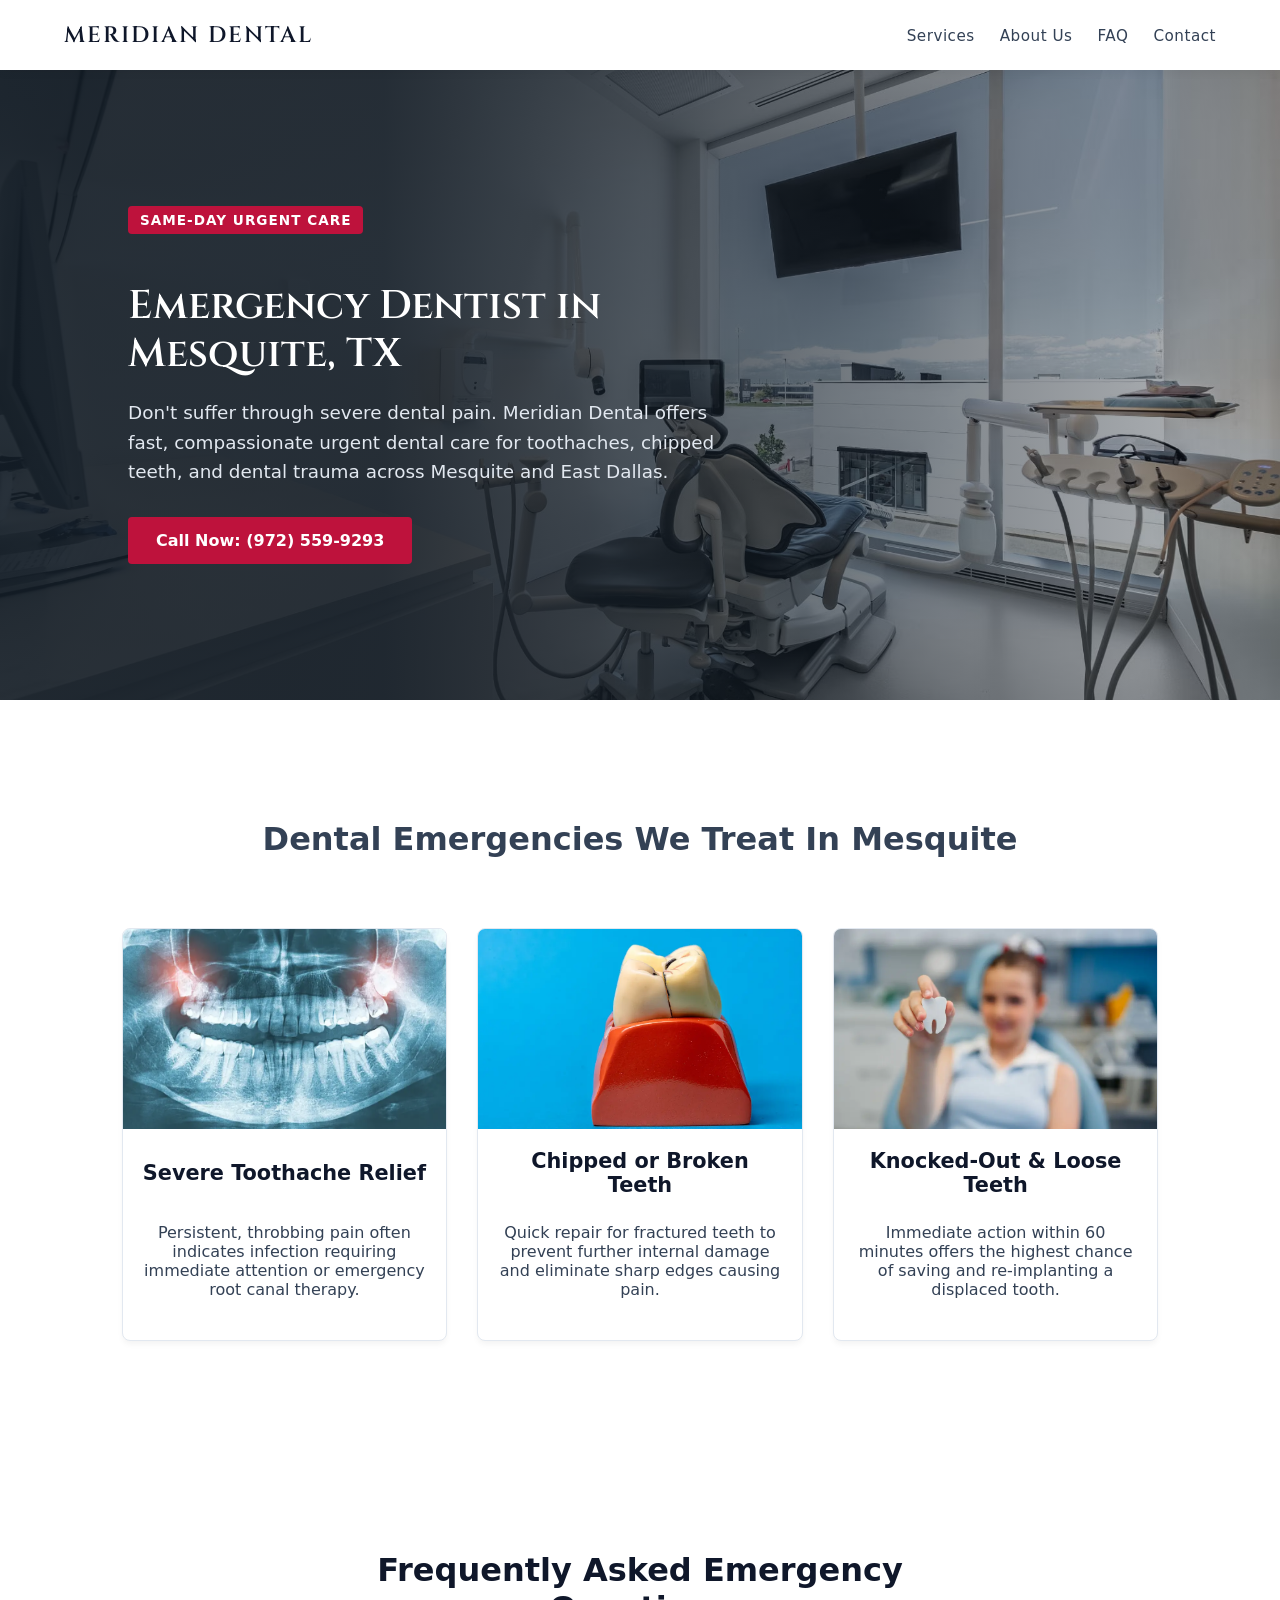
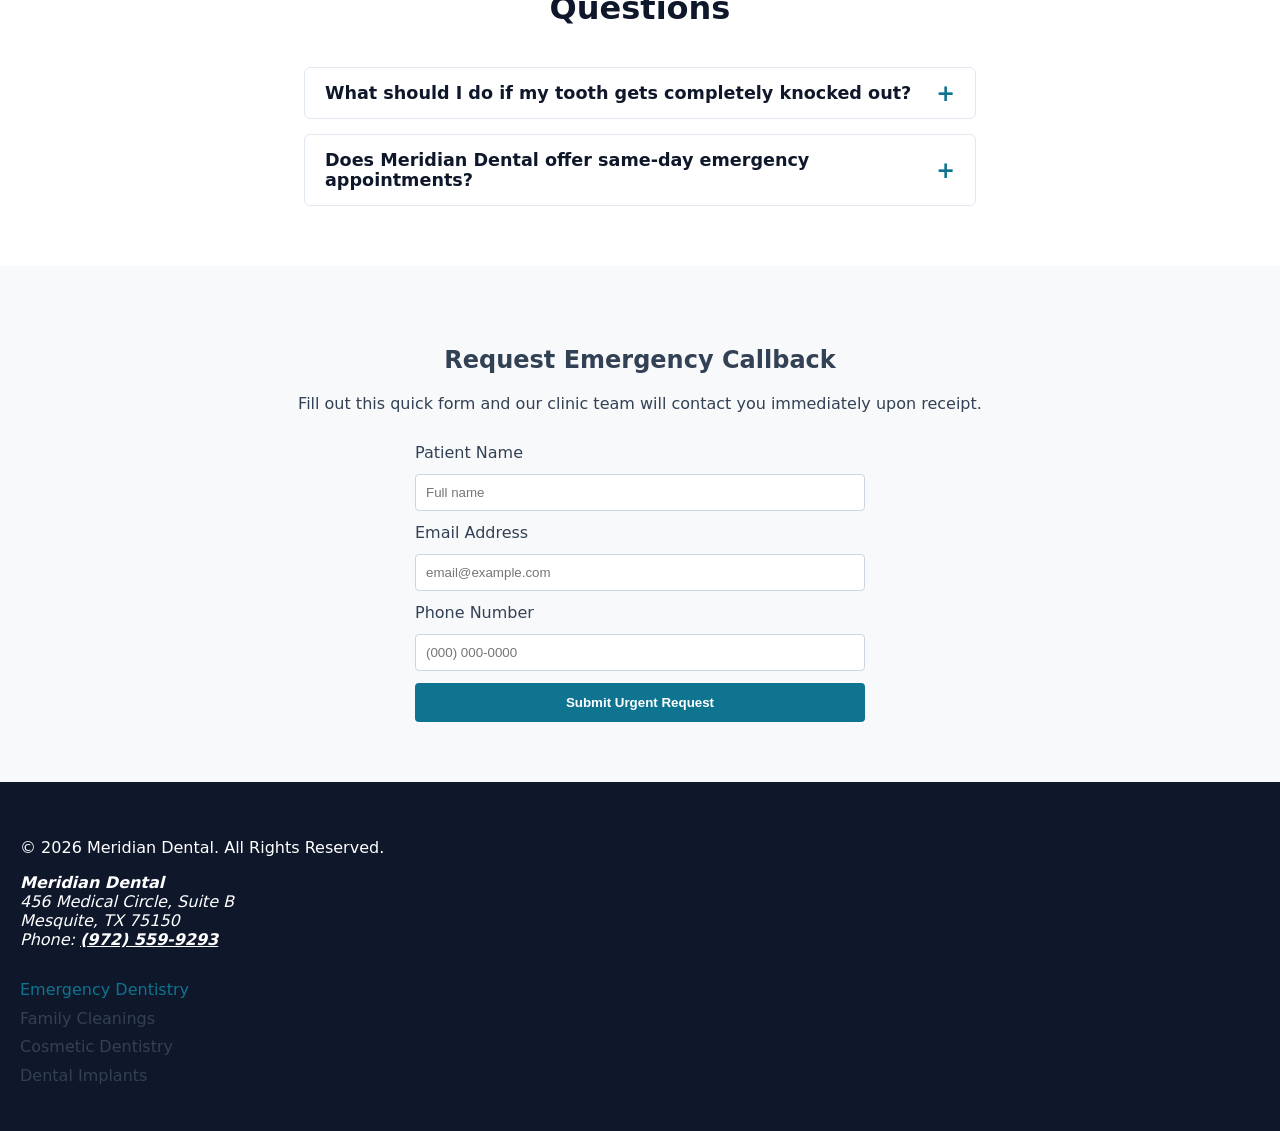
==== services/emergency-dentistry.html @ 88204cd2 "added new service page for emergency dental work" ====
<!doctype html>
<html lang="en">
  <head>
    <!-- Google tag (gtag.js) -->
    <script
      async
      src="https://www.googletagmanager.com/gtag/js?id=G-T0NXB626LD"
    ></script>
    <script>
      window.dataLayer = window.dataLayer || [];
      function gtag() {
        dataLayer.push(arguments);
      }
      gtag("js", new Date());
      gtag("config", "G-T0NXB626LD");
    </script>
    <meta charset="UTF-8" />
    <meta name="viewport" content="width=device-width, initial-scale=1.0" />

    <!-- Primary Meta Tags -->
    <title>
      Emergency Dentist in Mesquite, TX | Same-Day Care | Meridian Dental
    </title>
    <meta
      name="title"
      content="Emergency Dentist in Mesquite, TX | Same-Day Care | Meridian Dental"
    />
    <meta
      name="description"
      content="In severe pain? Meridian Dental provides fast, same-day emergency dentistry in Mesquite, TX. Walk-ins & urgent calls welcome. Call (972) 559-9293 today!"
    />
    <link
      rel="canonical"
      href="https://meridiandentalmesquite.com/services/emergency-dentistry.html"
    />

    <!-- JSON-LD Schema (MedicalWebPage + FAQPage) -->
    <script type="application/ld+json">
      {
        "@context": "https://schema.org",
        "@graph": [
          {
            "@type": "MedicalWebPage",
            "@id": "https://meridiandentalmesquite.com/services/emergency-dentistry.html/#webpage",
            "url": "https://meridiandentalmesquite.com/services/emergency-dentistry.html",
            "name": "Emergency Dentist in Mesquite, TX | Same-Day Dental Care",
            "description": "Facing a dental emergency in Mesquite, TX? Meridian Dental provides same-day emergency dental care for severe toothaches, broken teeth, and lost crowns.",
            "about": [
              {
                "@type": "EmergencyService",
                "name": "Emergency Dental Care",
                "provider": {
                  "@type": "Dentist",
                  "name": "Meridian Dental",
                  "telephone": "+1-972-559-9293",
                  "address": {
                    "@type": "PostalAddress",
                    "streetAddress": "456 Medical Circle, Suite B",
                    "addressLocality": "Mesquite",
                    "addressRegion": "TX",
                    "postalCode": "75150",
                    "addressCountry": "US"
                  }
                }
              }
            ]
          },
          {
            "@type": "FAQPage",
            "@id": "https://meridiandentalmesquite.com/services/emergency-dentistry.html/#faq",
            "mainEntity": [
              {
                "@type": "Question",
                "name": "What should I do if my tooth gets completely knocked out?",
                "acceptedAnswer": {
                  "@type": "Answer",
                  "text": "Handle the tooth by the crown (top), not the root. Gently rinse it with water if dirty, try to reinsert it into the socket, or store it in a container of milk and get to Meridian Dental in Mesquite immediately."
                }
              },
              {
                "@type": "Question",
                "name": "Does Meridian Dental offer same-day emergency appointments in Mesquite?",
                "acceptedAnswer": {
                  "@type": "Answer",
                  "text": "Yes! We reserve daily time slots specifically for emergency patients in Mesquite and surrounding East Dallas areas requiring urgent pain relief."
                }
              }
            ]
          }
        ]
      }
    </script>

    <!-- Preload Fonts & Above-The-Fold Assets -->
    <link
      rel="preload"
      href="/fonts/cinzel-600-semibold.woff2"
      as="font"
      type="font/woff2"
      crossorigin
    />

    <!-- Critical CSS Block directly matching index.html setup -->
    <style>
      @font-face {
        font-family: "Cinzel";
        font-style: normal;
        font-weight: 600;
        font-display: block;
        src: url("/fonts/cinzel-600-semibold.woff2") format("woff2");
      }

      :root {
        --primary-teal: #0e7490;
        --dark-slate: #0f172a;
        --light-gray: #f8f9fa;
        --text-color: #334155;
      }

      *,
      *::before,
      *::after {
        box-sizing: border-box;
      }

      html {
        scroll-behavior: smooth;
        scroll-padding-top: 80px;
        height: 100%;
        margin: 0;
        padding: 0;
      }

      body {
        font-family:
          system-ui,
          -apple-system,
          sans-serif;
        color: var(--text-color);
        margin: 0;
        display: flex;
        flex-direction: column;
        min-height: 100vh;
      }

      main {
        display: block;
        width: 100%;
        position: relative;
        min-height: 100vh;
        contain: layout;
        flex: 1 0 auto;
      }

      header {
        position: sticky;
        top: 0;
        width: 100%;
        display: flex;
        justify-content: space-between;
        align-items: center;
        padding: 20px 5%;
        background: #ffffff;
        z-index: 1000;
        box-shadow: 0 2px 10px rgba(0, 0, 0, 0.05);
      }

      .logo-container a {
        font-family: "Cinzel", serif;
        font-size: 1.4rem;
        color: var(--dark-slate);
        text-decoration: none;
        text-transform: uppercase;
        letter-spacing: 2px;
      }

      #hero {
        display: flex;
        align-items: center;
        height: 70vh;
        box-sizing: border-box;
        padding: 60px 10%;
        background:
          linear-gradient(
            to right,
            rgba(20, 30, 40, 0.9) 30%,
            rgba(20, 30, 40, 0.3) 100%
          ),
          url("/images/dental-office-mesquite.avif") no-repeat center center;
        background-size: cover;
      }

      .hero-content {
        max-width: 600px;
      }

      #hero-heading {
        font-family: "Cinzel", serif;
        font-size: 2.5rem;
        color: #ffffff;
        margin-bottom: 20px;
        line-height: 1.2;
      }

      #hero p {
        font-size: 1.15rem;
        color: #e2e8f0;
        margin-bottom: 30px;
        line-height: 1.6;
      }

      .primary-btn {
        display: inline-block;
        background: var(--primary-teal);
        color: white;
        padding: 14px 28px;
        border-radius: 4px;
        text-decoration: none;
        font-weight: bold;
      }

      .emergency-badge {
        display: inline-block;
        background: #be123c;
        color: #ffffff;
        padding: 6px 12px;
        font-size: 0.85rem;
        font-weight: bold;
        border-radius: 4px;
        margin-bottom: 15px;
        text-transform: uppercase;
        letter-spacing: 1px;
      }
    </style>

    <!-- Async Stylesheet Load -->
    <link
      rel="stylesheet"
      href="/css/styles.css"
      media="print"
      onload="this.media = 'all'"
    />
    <noscript><link rel="stylesheet" href="/css/styles.css" /></noscript>
  </head>
  <body>
    <!-- Site Header matching index.html -->
    <header>
      <div class="logo-container">
        <a href="/" aria-label="Meridian Dental Home">Meridian Dental</a>
      </div>

      <input
        type="checkbox"
        id="menu-toggle"
        class="menu-toggle-checkbox"
        aria-hidden="true"
      />

      <label
        for="menu-toggle"
        class="hamburger-button"
        aria-label="Toggle navigation menu"
      >
        <span class="hamburger-line"></span>
        <span class="hamburger-line"></span>
        <span class="hamburger-line"></span>
      </label>

      <nav aria-label="Main Navigation">
        <ul>
          <li><a href="/#services">Services</a></li>
          <li><a href="/#about">About Us</a></li>
          <li><a href="#emergency-faq">FAQ</a></li>
          <li><a href="#lead-capture">Contact</a></li>
        </ul>
      </nav>
    </header>

    <main id="main-content">
      <!-- Emergency Hero Section -->
      <section id="hero" aria-labelledby="hero-heading">
        <div class="hero-content">
          <span class="emergency-badge">Same-Day Urgent Care</span>
          <h1 id="hero-heading">Emergency Dentist in Mesquite, TX</h1>
          <p>
            Don't suffer through severe dental pain. Meridian Dental offers
            fast, compassionate urgent dental care for toothaches, chipped
            teeth, and dental trauma across Mesquite and East Dallas.
          </p>
          <a
            href="tel:+19725599293"
            class="primary-btn"
            style="background-color: #be123c"
            id="emergency-call-btn"
            >Call Now: (972) 559-9293</a
          >
        </div>
      </section>

      <!-- Services Treated Section -->
      <section id="services" style="padding: 60px 5%">
        <h2 id="services-heading">Dental Emergencies We Treat In Mesquite</h2>
        <div class="services-grid">
          <article class="service-card">
            <div class="service-image-wrapper">
              <picture>
                <source
                  srcset="/images/severe-toothache-xray.webp"
                  type="image/webp"
                />
                <img
                  src="/images/severe-toothache-xray.webp"
                  alt="Dental X-ray diagnostic scan evaluating root nerve pain and tooth infection in Mesquite, TX"
                  width="400"
                  height="250"
                  loading="lazy"
                />
              </picture>
            </div>
            <h3>Severe Toothache Relief</h3>
            <p>
              Persistent, throbbing pain often indicates infection requiring
              immediate attention or emergency root canal therapy.
            </p>
          </article>
          <article class="service-card">
            <div class="service-image-wrapper">
              <picture>
                <source
                  srcset="/images/chipped-cracked-tooth.webp"
                  type="image/webp"
                />
                <img
                  src="/images/chipped-cracked-tooth.webp"
                  alt="Anatomical dental model illustrating a cracked tooth requiring urgent bonding or crown repair"
                  width="400"
                  height="250"
                  loading="lazy"
                />
              </picture>
            </div>
            <h3>Chipped or Broken Teeth</h3>
            <p>
              Quick repair for fractured teeth to prevent further internal
              damage and eliminate sharp edges causing pain.
            </p>
          </article>
          <article class="service-card">
            <div class="service-image-wrapper">
              <picture>
                <source
                  srcset="/images/knocked-out-tooth-model.webp"
                  type="image/webp"
                />
                <img
                  src="/images/knocked-out-tooth-model.webp"
                  alt="Demonstration of proper handling for an avulsed or knocked-out tooth before emergency dental care"
                  width="400"
                  height="250"
                  loading="lazy"
                />
              </picture>
            </div>
            <h3>Knocked-Out & Loose Teeth</h3>
            <p>
              Immediate action within 60 minutes offers the highest chance of
              saving and re-implanting a displaced tooth.
            </p>
          </article>
        </div>
      </section>

      <!-- Emergency FAQ Accordion Section -->
      <section
        id="emergency-faq"
        style="padding: 60px 5%; max-width: 800px; margin: 0 auto"
      >
        <h2 id="faq-heading">Frequently Asked Emergency Questions</h2>
        <div class="faq-container">
          <details class="faq-item">
            <summary class="faq-question">
              What should I do if my tooth gets completely knocked out?
            </summary>
            <div class="faq-answer">
              <p>
                Handle the tooth strictly by the crown, not the delicate root.
                Gently rinse with water if dirty, attempt to re-seat it, or
                submerge it in milk and call us immediately.
              </p>
            </div>
          </details>

          <details class="faq-item">
            <summary class="faq-question">
              Does Meridian Dental offer same-day emergency appointments?
            </summary>
            <div class="faq-answer">
              <p>
                Yes, we reserve morning and afternoon blocks specifically for
                urgent local walk-ins and phone calls.
              </p>
            </div>
          </details>
        </div>
      </section>

      <!-- Conversion Form Section -->
      <section id="lead-capture" aria-labelledby="form-heading">
        <h2 id="form-heading">Request Emergency Callback</h2>
        <p>
          Fill out this quick form and our clinic team will contact you
          immediately upon receipt.
        </p>

        <form id="quote-form" method="POST">
          <label for="user-name">Patient Name</label>
          <input
            type="text"
            id="user-name"
            name="name"
            required
            placeholder="Full name"
          />

          <label for="user-email">Email Address</label>
          <input
            type="email"
            id="user-email"
            name="email"
            required
            placeholder="email@example.com"
          />

          <label for="user-phone">Phone Number</label>
          <input
            type="tel"
            id="user-phone"
            name="phone"
            required
            placeholder="(000) 000-0000"
          />

          <button type="submit" id="submit-lead-btn">
            Submit Urgent Request
          </button>
        </form>
      </section>
    </main>

    <!-- Global Footer -->
    <footer>
      <div class="footer-info">
        <p>&copy; 2026 Meridian Dental. All Rights Reserved.</p>
        <address>
          <strong>Meridian Dental</strong><br />
          456 Medical Circle, Suite B<br />
          Mesquite, TX 75150<br />
          Phone:
          <a href="tel:+19725599293" id="phone-click-link" class="phone-link"
            >(972) 559-9293</a
          >
        </address>
      </div>
      <div class="footer-links">
        <strong
          style="color: var(--dark-slate); display: block; margin-bottom: 8px"
          >Dental Services</strong
        >
        <ul style="list-style: none; padding: 0; margin: 0; line-height: 1.8">
          <li>
            <a
              href="services/emergency-dentistry.html"
              style="color: var(--primary-teal); text-decoration: none"
              >Emergency Dentistry</a
            >
          </li>
          <li>
            <a
              href="#services"
              style="color: var(--text-color); text-decoration: none"
              >Family Cleanings</a
            >
          </li>
          <li>
            <a
              href="#services"
              style="color: var(--text-color); text-decoration: none"
              >Cosmetic Dentistry</a
            >
          </li>
          <li>
            <a
              href="#services"
              style="color: var(--text-color); text-decoration: none"
              >Dental Implants</a
            >
          </li>
        </ul>
      </div>
    </footer>

    <script src="/js/main.js" defer></script>
  </body>
</html>
---- css/styles.css ----
/**
 * ⚡ DEFERRED PRODUCTION STYLESHEET
 * Handles all structural layout blocks, interactive inputs, components below the fold,
 * and responsive scaling grids.
 */

/* ==========================================================================
   🧭 NAVIGATION LINKS (Desktop Mechanics)
   ========================================================================== */
nav {
  margin-left: auto;
}

nav ul {
  display: flex;
  list-style: none;
  gap: 25px;
  margin: 0;
  padding: 0;
}

nav ul li a {
  font-size: 0.95rem;
  font-weight: 500;
  color: var(--text-color);
  text-decoration: none;
  letter-spacing: 0.5px;
  transition: color 0.2s ease;
}

nav ul li a:hover {
  color: var(--primary-teal);
}

/* Core Navigation Utilities (Hidden on desktop layout viewports) */
.menu-toggle-checkbox,
.hamburger-button {
  display: none;
}

/* ==========================================================================
   🩺 OUR DENTAL SERVICES GRID
   ========================================================================== */
#services-heading {
  text-align: center;
  margin-top: 60px;
  margin-bottom: auto;
  font-size: 2rem;
}

.services-grid {
  display: grid;
  grid-template-columns: repeat(auto-fit, minmax(280px, 1fr));
  gap: 30px;
  padding: 70px 5%;
}

.service-card {
  border: 1px solid #e2e8f0;
  border-radius: 8px;
  background: #ffffff;
  display: flex;
  flex-direction: column;
  justify-content: space-between;
  text-align: center;
  overflow: hidden;
  padding: 0 0 25px 0;
  box-shadow: 0 4px 6px -1px rgba(0, 0, 0, 0.05);
}

.service-image-wrapper {
  width: 100%;
  height: 200px;
  overflow: hidden;
  margin-bottom: 20px;
  background-color: #f1f5f9;
}

.service-image-wrapper img {
  width: 100%;
  height: 100%;
  object-fit: cover;
  transition: transform 0.3s ease;
}

.service-card:hover .service-image-wrapper img {
  transform: scale(1.05);
}

.service-card h3,
.service-card p,
.service-card .service-link {
  padding-left: 20px;
  padding-right: 20px;
  max-width: 600px;
}

.service-card h3 {
  margin-top: 0;
  margin-bottom: 10px;
  color: var(--dark-slate);
  font-size: 1.3rem;
}

.service-link {
  display: inline-block;
  margin-top: 15px;
  color: var(--primary-teal);
  text-decoration: none;
  font-weight: 600;
  transition: color 0.2s ease;
}

.service-link:hover {
  color: var(--dark-slate);
}

/* ==========================================================================
   👥 ABOUT US SECTION (Centered Text Layout)
   ========================================================================== */
#about {
  width: 100%;
  background-color: #f1f5f9;
  color: var(--dark-slate);
  padding: 100px 5%;
  box-sizing: border-box;
  text-align: center; /* ⚡ Centers the inline content and blocks inside the section */
}

.about-content-wrapper {
  max-width: 800px; /* Snug width keeps lines from stretching too wide on desktop */
  margin: 0 auto;
  padding: 0 20px;
  display: flex;
  flex-direction: column;
  align-items: center; /* ⚡ Ensures all children (h2, p, blockquote) center vertically and horizontally */
}

#about h2 {
  color: var(--dark-slate);
  font-size: 2rem;
  margin-top: 20px;
  margin-bottom: auto;
}

#about p {
  color: #1e293b;
  line-height: 1.6;
  font-size: 1.1rem;
  text-align: center; /* ⚡ Perfectly centers the main body description paragraphs */
  max-width: 800px;
  margin-left: auto;
  margin-right: auto;
  margin-top: 25px;
  margin-bottom: 30px;
}

/* Optional Styling for the Mission Statement if it uses a blockquote tag */
#about blockquote {
  font-style: italic;
  color: #475569;
  font-size: 1.1rem;
  line-height: 1.6;
  margin: 0 auto;
  padding: 0 20px;
  max-width: 600px;
  text-align: center; /* ⚡ Centers the quote text */
  border: none; /* Removes the left blue bar if you just want clean centered text */
}

/* ==========================================================================
   💬 INTERACTIVE PATIENT FAQ ACCORDIONS
   ========================================================================== */
#patient-faq {
  padding: 60px 5%;
}

#faq-heading {
  text-align: center;
  color: var(--dark-slate);
  font-size: 2rem;
  margin-top: 20px;
  margin-bottom: 40px;
}

.faq-container {
  display: flex;
  flex-direction: column;
  gap: 15px;
}

.faq-item {
  background: #ffffff;
  border: 1px solid #e2e8f0;
  border-radius: 6px;
  padding: 15px 20px;
  transition: box-shadow 0.3s ease;
}

.faq-item summary::-webkit-details-marker {
  display: none;
}

.faq-question {
  font-size: 1.1rem;
  font-weight: 600;
  color: var(--dark-slate);
  cursor: pointer;
  position: relative;
  list-style: none;
  padding-right: 30px;
}

.faq-question::after {
  content: "+";
  position: absolute;
  right: 0;
  top: 50%;
  transform: translateY(-50%);
  font-size: 1.4rem;
  color: var(--primary-teal);
  transition: transform 0.2s ease;
}

.faq-item[open] .faq-question::after {
  content: "−";
}

.faq-item[open] {
  box-shadow: 0 4px 12px rgba(0, 0, 0, 0.05);
  border-color: var(--primary-teal);
}

.faq-answer {
  padding-top: 15px;
  color: var(--text-color);
  line-height: 1.6;
}

.faq-answer p {
  margin: 0;
}

/* ==========================================================================
   📝 INTAKE LEAD CAPTURE FORM
   ========================================================================== */
#lead-capture {
  background: var(--light-gray);
  padding: 60px 5%;
  text-align: center;
  align-items: center;
}

#lead-capture p {
  max-width: 800px;
  margin-left: auto;
  margin-right: auto;
  margin-bottom: 30px;
}

#quote-form {
  display: flex;
  flex-direction: column;
  max-width: 450px;
  margin: 0 auto;
  text-align: left;
  gap: 12px;
}

#quote-form input {
  padding: 10px;
  border: 1px solid #cbd5e1;
  border-radius: 4px;
}

#submit-lead-btn {
  background: var(--primary-teal);
  color: white;
  padding: 12px;
  border: none;
  border-radius: 4px;
  font-weight: bold;
  cursor: pointer;
  transition: background 0.2s ease;
}

#submit-lead-btn:hover {
  background: #0b727a;
}

/* ==========================================================================
   🏪 FOOTER MARKUP UTILITIES
   ========================================================================== */
footer {
  background: var(--dark-slate);
  color: white;
  flex-shrink: 0;
  width: 100%;
  padding: 40px 20px;
}

footer a[href^="tel:"] {
  color: #ffffff !important;
  text-decoration: underline !important;
  font-weight: 600;
  transition: color 0.2s ease;
}

footer a[href^="tel:"]:hover {
  color: var(--primary-teal) !important;
}

/* ==========================================================================
   📱 MOBILE RESPONSIVE MEDIA QUERIES (Breakpoint: 768px UI limits)
   ========================================================================== */
@media screen and (max-width: 768px) {
  header {
    position: sticky;
    flex-direction: row !important;
    justify-content: space-between;
    padding: 15px 5%;
  }

  /* .header-cta {
    display: none;
  } */

  .hamburger-button {
    display: flex;
    flex-direction: column;
    justify-content: space-between;
    width: 24px;
    height: 18px;
    cursor: pointer;
    z-index: 100;
  }

  .hamburger-line {
    display: block;
    width: 100%;
    height: 3px;
    background-color: var(--dark-slate);
    border-radius: 2px;
    transition:
      transform 0.3s ease,
      opacity 0.3s ease;
  }

  nav {
    position: absolute;
    top: 100%;
    left: 0;
    width: 100%;
    background: #ffffff;
    box-shadow: 0 4px 10px rgba(0, 0, 0, 0.1);
    max-height: 0;
    overflow: hidden;
    transition: max-height 0.3s ease-in-out;
    z-index: 99;
  }

  nav ul {
    flex-direction: column;
    padding: 20px 5%;
    gap: 15px;
    align-items: flex-start !important;
  }

  nav a {
    display: block;
    width: 100%;
    padding: 10px 0;
    font-size: 1.1rem;
    border-bottom: 1px solid #f1f5f9;
  }

  .menu-toggle-checkbox:checked ~ nav {
    max-height: 300px;
  }

  .menu-toggle-checkbox:checked
    ~ .hamburger-button
    .hamburger-line:nth-child(1) {
    transform: translateY(7.5px) rotate(45deg);
  }

  .menu-toggle-checkbox:checked
    ~ .hamburger-button
    .hamburger-line:nth-child(2) {
    opacity: 0;
  }

  .menu-toggle-checkbox:checked
    ~ .hamburger-button
    .hamburger-line:nth-child(3) {
    transform: translateY(-7.5px) rotate(-45deg);
  }

  .services-grid {
    grid-template-columns: 1fr;
    gap: 20px;
    padding: 20px 5%;
  }

  #patient-faq {
    padding: 40px 5%;
  }

  .faq-question {
    font-size: 1rem;
  }

  #quote-form {
    width: 100%;
    max-width: 100%;
  }
}
---- css/styles.css ----
/**
 * ⚡ DEFERRED PRODUCTION STYLESHEET
 * Handles all structural layout blocks, interactive inputs, components below the fold,
 * and responsive scaling grids.
 */

/* ==========================================================================
   🧭 NAVIGATION LINKS (Desktop Mechanics)
   ========================================================================== */
nav {
  margin-left: auto;
}

nav ul {
  display: flex;
  list-style: none;
  gap: 25px;
  margin: 0;
  padding: 0;
}

nav ul li a {
  font-size: 0.95rem;
  font-weight: 500;
  color: var(--text-color);
  text-decoration: none;
  letter-spacing: 0.5px;
  transition: color 0.2s ease;
}

nav ul li a:hover {
  color: var(--primary-teal);
}

/* Core Navigation Utilities (Hidden on desktop layout viewports) */
.menu-toggle-checkbox,
.hamburger-button {
  display: none;
}

/* ==========================================================================
   🩺 OUR DENTAL SERVICES GRID
   ========================================================================== */
#services-heading {
  text-align: center;
  margin-top: 60px;
  margin-bottom: auto;
  font-size: 2rem;
}

.services-grid {
  display: grid;
  grid-template-columns: repeat(auto-fit, minmax(280px, 1fr));
  gap: 30px;
  padding: 70px 5%;
}

.service-card {
  border: 1px solid #e2e8f0;
  border-radius: 8px;
  background: #ffffff;
  display: flex;
  flex-direction: column;
  justify-content: space-between;
  text-align: center;
  overflow: hidden;
  padding: 0 0 25px 0;
  box-shadow: 0 4px 6px -1px rgba(0, 0, 0, 0.05);
}

.service-image-wrapper {
  width: 100%;
  height: 200px;
  overflow: hidden;
  margin-bottom: 20px;
  background-color: #f1f5f9;
}

.service-image-wrapper img {
  width: 100%;
  height: 100%;
  object-fit: cover;
  transition: transform 0.3s ease;
}

.service-card:hover .service-image-wrapper img {
  transform: scale(1.05);
}

.service-card h3,
.service-card p,
.service-card .service-link {
  padding-left: 20px;
  padding-right: 20px;
  max-width: 600px;
}

.service-card h3 {
  margin-top: 0;
  margin-bottom: 10px;
  color: var(--dark-slate);
  font-size: 1.3rem;
}

.service-link {
  display: inline-block;
  margin-top: 15px;
  color: var(--primary-teal);
  text-decoration: none;
  font-weight: 600;
  transition: color 0.2s ease;
}

.service-link:hover {
  color: var(--dark-slate);
}

/* ==========================================================================
   👥 ABOUT US SECTION (Centered Text Layout)
   ========================================================================== */
#about {
  width: 100%;
  background-color: #f1f5f9;
  color: var(--dark-slate);
  padding: 100px 5%;
  box-sizing: border-box;
  text-align: center; /* ⚡ Centers the inline content and blocks inside the section */
}

.about-content-wrapper {
  max-width: 800px; /* Snug width keeps lines from stretching too wide on desktop */
  margin: 0 auto;
  padding: 0 20px;
  display: flex;
  flex-direction: column;
  align-items: center; /* ⚡ Ensures all children (h2, p, blockquote) center vertically and horizontally */
}

#about h2 {
  color: var(--dark-slate);
  font-size: 2rem;
  margin-top: 20px;
  margin-bottom: auto;
}

#about p {
  color: #1e293b;
  line-height: 1.6;
  font-size: 1.1rem;
  text-align: center; /* ⚡ Perfectly centers the main body description paragraphs */
  max-width: 800px;
  margin-left: auto;
  margin-right: auto;
  margin-top: 25px;
  margin-bottom: 30px;
}

/* Optional Styling for the Mission Statement if it uses a blockquote tag */
#about blockquote {
  font-style: italic;
  color: #475569;
  font-size: 1.1rem;
  line-height: 1.6;
  margin: 0 auto;
  padding: 0 20px;
  max-width: 600px;
  text-align: center; /* ⚡ Centers the quote text */
  border: none; /* Removes the left blue bar if you just want clean centered text */
}

/* ==========================================================================
   💬 INTERACTIVE PATIENT FAQ ACCORDIONS
   ========================================================================== */
#patient-faq {
  padding: 60px 5%;
}

#faq-heading {
  text-align: center;
  color: var(--dark-slate);
  font-size: 2rem;
  margin-top: 20px;
  margin-bottom: 40px;
}

.faq-container {
  display: flex;
  flex-direction: column;
  gap: 15px;
}

.faq-item {
  background: #ffffff;
  border: 1px solid #e2e8f0;
  border-radius: 6px;
  padding: 15px 20px;
  transition: box-shadow 0.3s ease;
}

.faq-item summary::-webkit-details-marker {
  display: none;
}

.faq-question {
  font-size: 1.1rem;
  font-weight: 600;
  color: var(--dark-slate);
  cursor: pointer;
  position: relative;
  list-style: none;
  padding-right: 30px;
}

.faq-question::after {
  content: "+";
  position: absolute;
  right: 0;
  top: 50%;
  transform: translateY(-50%);
  font-size: 1.4rem;
  color: var(--primary-teal);
  transition: transform 0.2s ease;
}

.faq-item[open] .faq-question::after {
  content: "−";
}

.faq-item[open] {
  box-shadow: 0 4px 12px rgba(0, 0, 0, 0.05);
  border-color: var(--primary-teal);
}

.faq-answer {
  padding-top: 15px;
  color: var(--text-color);
  line-height: 1.6;
}

.faq-answer p {
  margin: 0;
}

/* ==========================================================================
   📝 INTAKE LEAD CAPTURE FORM
   ========================================================================== */
#lead-capture {
  background: var(--light-gray);
  padding: 60px 5%;
  text-align: center;
  align-items: center;
}

#lead-capture p {
  max-width: 800px;
  margin-left: auto;
  margin-right: auto;
  margin-bottom: 30px;
}

#quote-form {
  display: flex;
  flex-direction: column;
  max-width: 450px;
  margin: 0 auto;
  text-align: left;
  gap: 12px;
}

#quote-form input {
  padding: 10px;
  border: 1px solid #cbd5e1;
  border-radius: 4px;
}

#submit-lead-btn {
  background: var(--primary-teal);
  color: white;
  padding: 12px;
  border: none;
  border-radius: 4px;
  font-weight: bold;
  cursor: pointer;
  transition: background 0.2s ease;
}

#submit-lead-btn:hover {
  background: #0b727a;
}

/* ==========================================================================
   🏪 FOOTER MARKUP UTILITIES
   ========================================================================== */
footer {
  background: var(--dark-slate);
  color: white;
  flex-shrink: 0;
  width: 100%;
  padding: 40px 20px;
}

footer a[href^="tel:"] {
  color: #ffffff !important;
  text-decoration: underline !important;
  font-weight: 600;
  transition: color 0.2s ease;
}

footer a[href^="tel:"]:hover {
  color: var(--primary-teal) !important;
}

/* ==========================================================================
   📱 MOBILE RESPONSIVE MEDIA QUERIES (Breakpoint: 768px UI limits)
   ========================================================================== */
@media screen and (max-width: 768px) {
  header {
    position: sticky;
    flex-direction: row !important;
    justify-content: space-between;
    padding: 15px 5%;
  }

  /* .header-cta {
    display: none;
  } */

  .hamburger-button {
    display: flex;
    flex-direction: column;
    justify-content: space-between;
    width: 24px;
    height: 18px;
    cursor: pointer;
    z-index: 100;
  }

  .hamburger-line {
    display: block;
    width: 100%;
    height: 3px;
    background-color: var(--dark-slate);
    border-radius: 2px;
    transition:
      transform 0.3s ease,
      opacity 0.3s ease;
  }

  nav {
    position: absolute;
    top: 100%;
    left: 0;
    width: 100%;
    background: #ffffff;
    box-shadow: 0 4px 10px rgba(0, 0, 0, 0.1);
    max-height: 0;
    overflow: hidden;
    transition: max-height 0.3s ease-in-out;
    z-index: 99;
  }

  nav ul {
    flex-direction: column;
    padding: 20px 5%;
    gap: 15px;
    align-items: flex-start !important;
  }

  nav a {
    display: block;
    width: 100%;
    padding: 10px 0;
    font-size: 1.1rem;
    border-bottom: 1px solid #f1f5f9;
  }

  .menu-toggle-checkbox:checked ~ nav {
    max-height: 300px;
  }

  .menu-toggle-checkbox:checked
    ~ .hamburger-button
    .hamburger-line:nth-child(1) {
    transform: translateY(7.5px) rotate(45deg);
  }

  .menu-toggle-checkbox:checked
    ~ .hamburger-button
    .hamburger-line:nth-child(2) {
    opacity: 0;
  }

  .menu-toggle-checkbox:checked
    ~ .hamburger-button
    .hamburger-line:nth-child(3) {
    transform: translateY(-7.5px) rotate(-45deg);
  }

  .services-grid {
    grid-template-columns: 1fr;
    gap: 20px;
    padding: 20px 5%;
  }

  #patient-faq {
    padding: 40px 5%;
  }

  .faq-question {
    font-size: 1rem;
  }

  #quote-form {
    width: 100%;
    max-width: 100%;
  }
}
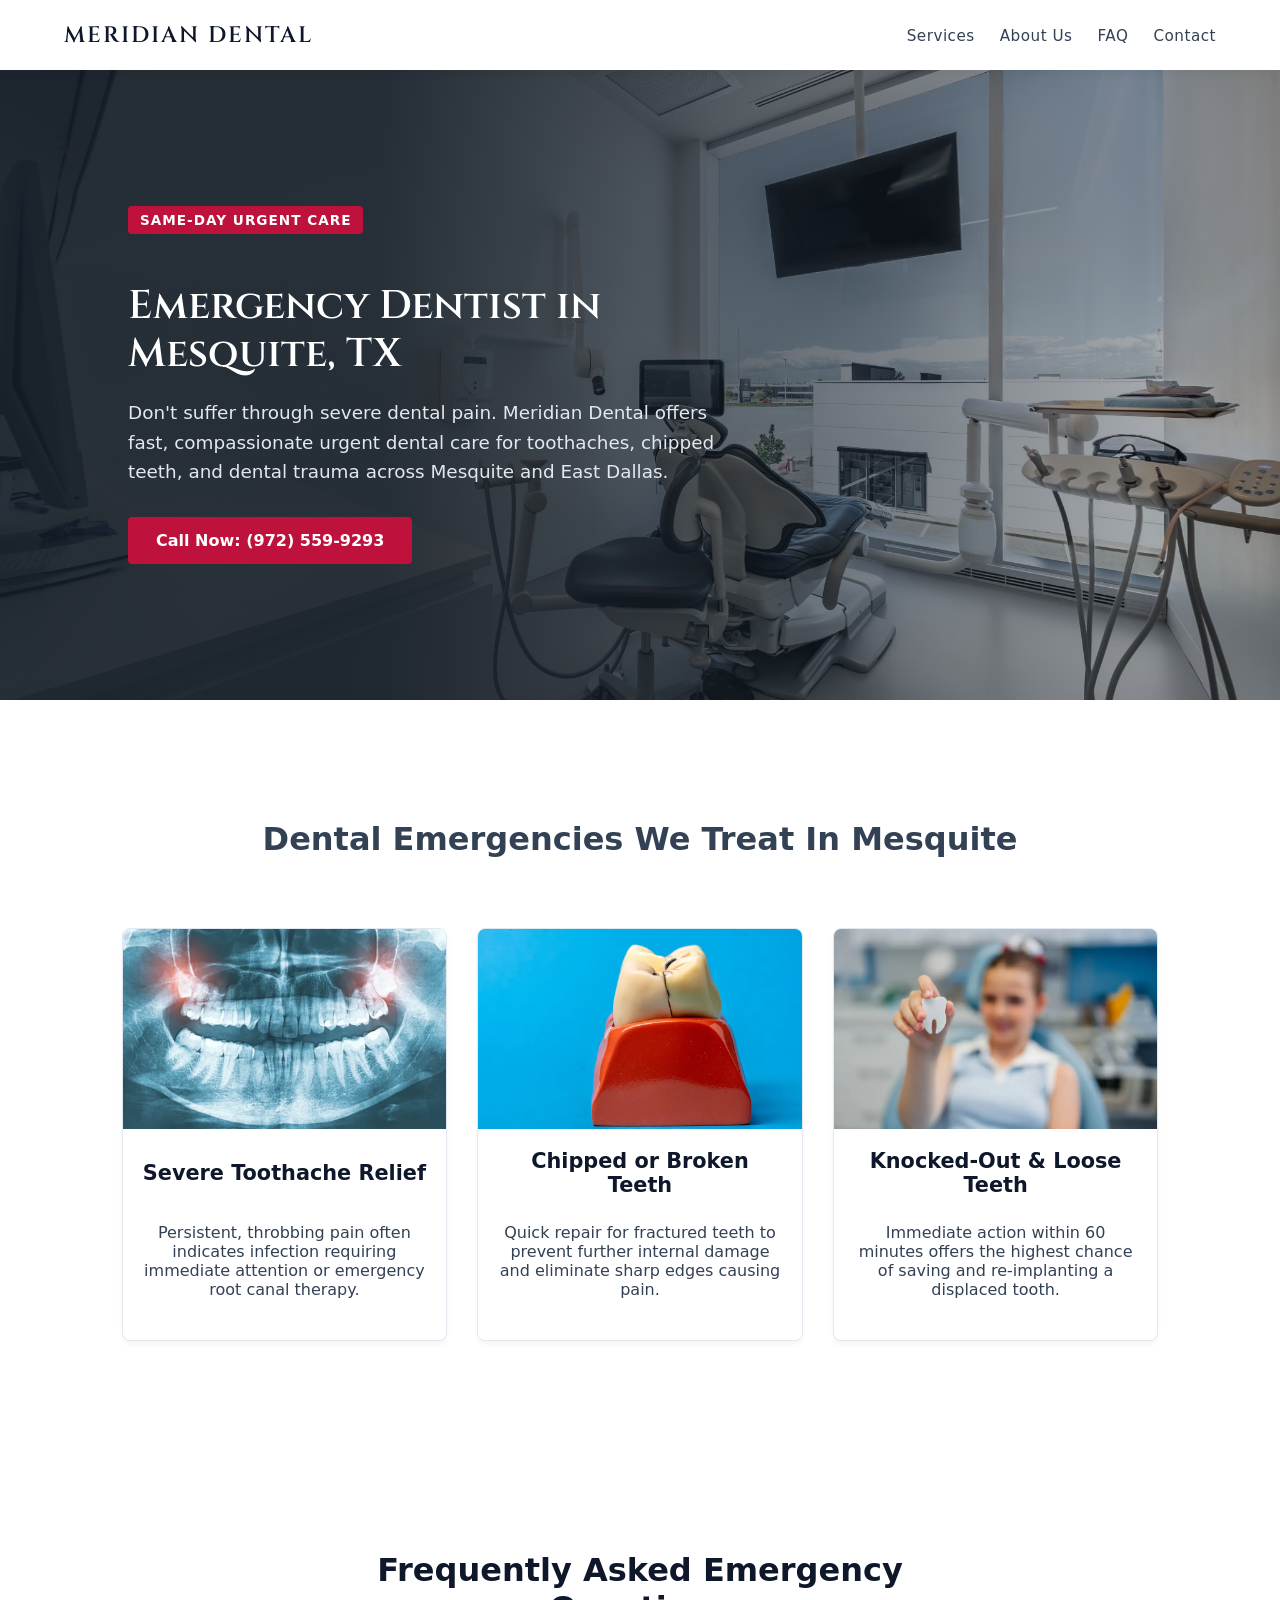
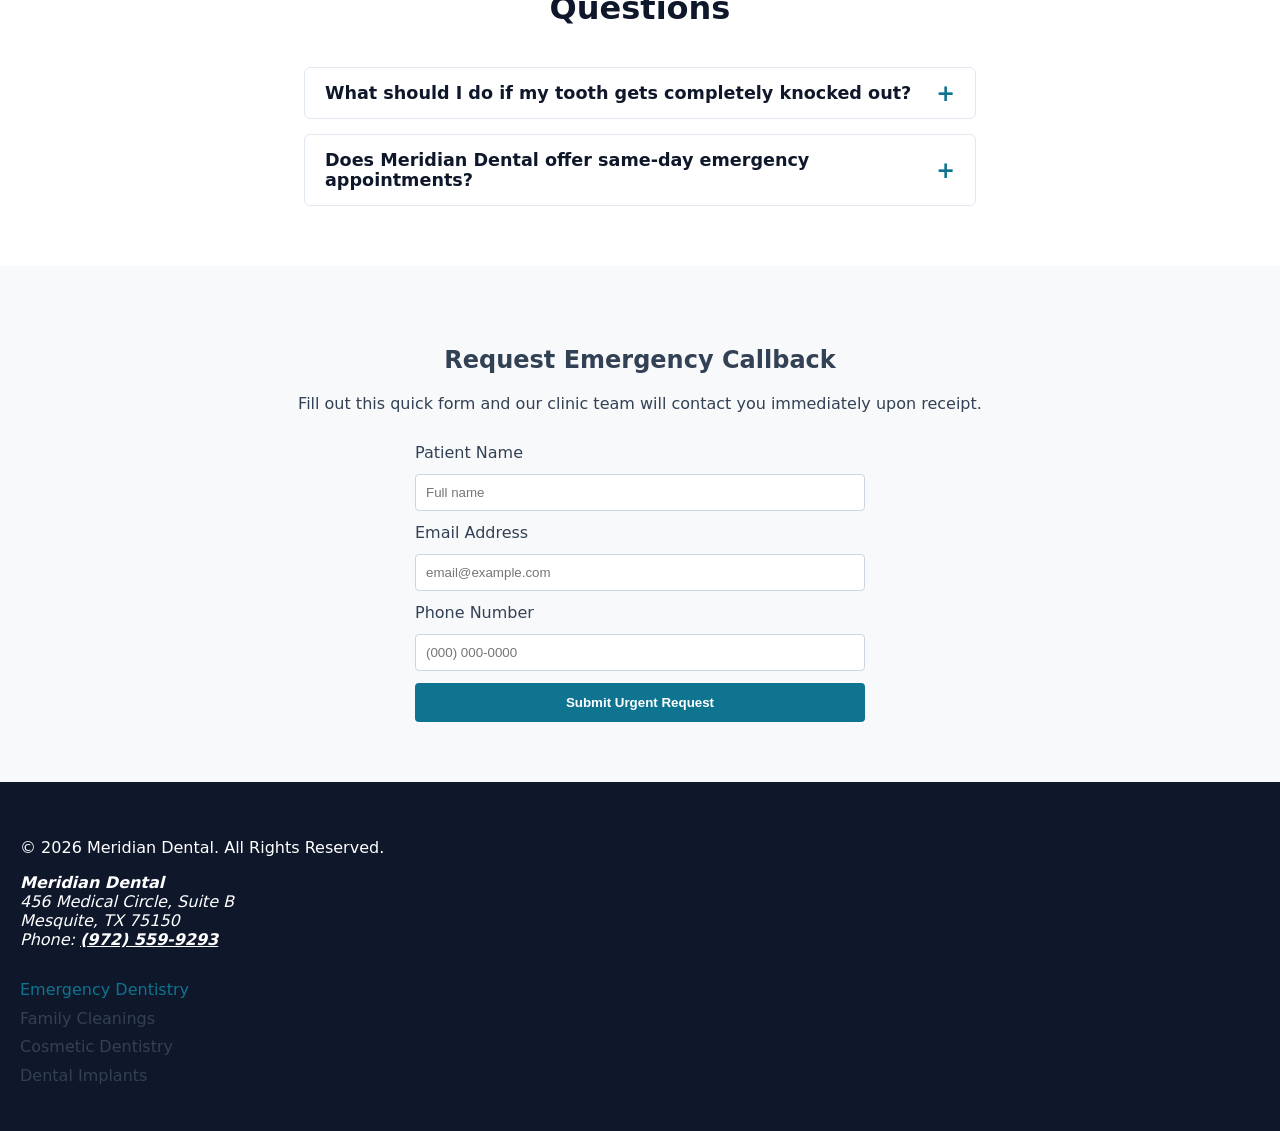
==== commit 0baf0d75: "fixed images returning a bad score in CWV" ====
--- a/services/emergency-dentistry.html
+++ b/services/emergency-dentistry.html
@@ -18,12 +18,10 @@
     <meta name="viewport" content="width=device-width, initial-scale=1.0" />
 
     <!-- Primary Meta Tags -->
-    <title>
-      Emergency Dentist in Mesquite, TX | Same-Day Care | Meridian Dental
-    </title>
+    <title>Emergency Dentist in Mesquite, TX | Meridian Dental</title>
     <meta
       name="title"
-      content="Emergency Dentist in Mesquite, TX | Same-Day Care | Meridian Dental"
+      content="Emergency Dentist in Mesquite, TX | Meridian Dental"
     />
     <meta
       name="description"
@@ -45,25 +43,30 @@
             "url": "https://meridiandentalmesquite.com/services/emergency-dentistry.html",
             "name": "Emergency Dentist in Mesquite, TX | Same-Day Dental Care",
             "description": "Facing a dental emergency in Mesquite, TX? Meridian Dental provides same-day emergency dental care for severe toothaches, broken teeth, and lost crowns.",
-            "about": [
-              {
-                "@type": "EmergencyService",
-                "name": "Emergency Dental Care",
-                "provider": {
-                  "@type": "Dentist",
-                  "name": "Meridian Dental",
-                  "telephone": "+1-972-559-9293",
-                  "address": {
-                    "@type": "PostalAddress",
-                    "streetAddress": "456 Medical Circle, Suite B",
-                    "addressLocality": "Mesquite",
-                    "addressRegion": "TX",
-                    "postalCode": "75150",
-                    "addressCountry": "US"
-                  }
-                }
-              }
-            ]
+            "about": {
+              "@type": "MedicalProcedure",
+              "name": "Emergency Dental Care",
+              "medicalSpecialty": "https://schema.org/Dentistry"
+            },
+            "author": {
+              "@id": "https://meridiandentalmesquite.com/#dentist"
+            }
+          },
+          {
+            "@type": "Dentist",
+            "@id": "https://meridiandentalmesquite.com/#dentist",
+            "name": "Meridian Dental",
+            "url": "https://meridiandentalmesquite.com/",
+            "telephone": "+1-972-559-9293",
+            "priceRange": "$$",
+            "address": {
+              "@type": "PostalAddress",
+              "streetAddress": "456 Medical Circle, Suite B",
+              "addressLocality": "Mesquite",
+              "addressRegion": "TX",
+              "postalCode": "75150",
+              "addressCountry": "US"
+            }
           },
           {
             "@type": "FAQPage",
@@ -99,7 +102,14 @@
       type="font/woff2"
       crossorigin
     />
-
+    <!-- Forces browser parser to fetch the LCP hero image with top priority immediately -->
+    <link
+      rel="preload"
+      href="/images/dental-office-mesquite.avif"
+      as="image"
+      type="image/avif"
+      fetchpriority="high"
+    />
     <!-- Critical CSS Block directly matching index.html setup -->
     <style>
       @font-face {
@@ -314,6 +324,13 @@
                   width="400"
                   height="250"
                   loading="lazy"
+                  decoding="async"
+                  style="
+                    width: 100%;
+                    height: auto;
+                    aspect-ratio: 16/10;
+                    object-fit: cover;
+                  "
                 />
               </picture>
             </div>
@@ -336,6 +353,7 @@
                   width="400"
                   height="250"
                   loading="lazy"
+                  decoding="async"
                 />
               </picture>
             </div>
@@ -358,6 +376,7 @@
                   width="400"
                   height="250"
                   loading="lazy"
+                  decoding="async"
                 />
               </picture>
             </div>
@@ -469,7 +488,7 @@
         <ul style="list-style: none; padding: 0; margin: 0; line-height: 1.8">
           <li>
             <a
-              href="services/emergency-dentistry.html"
+              href="/services/emergency-dentistry.html"
               style="color: var(--primary-teal); text-decoration: none"
               >Emergency Dentistry</a
             >
--- a/css/styles.css
+++ b/css/styles.css
@@ -299,6 +299,13 @@
   padding: 40px 20px;
 }
 
+/* .footer-info {
+  display: flex;
+  flex-wrap: wrap;
+  justify-content: space-between;
+  gap: 20px;
+} */
+
 footer a[href^="tel:"] {
   color: #ffffff !important;
   text-decoration: underline !important;
--- a/css/styles.css
+++ b/css/styles.css
@@ -299,6 +299,13 @@
   padding: 40px 20px;
 }
 
+/* .footer-info {
+  display: flex;
+  flex-wrap: wrap;
+  justify-content: space-between;
+  gap: 20px;
+} */
+
 footer a[href^="tel:"] {
   color: #ffffff !important;
   text-decoration: underline !important;
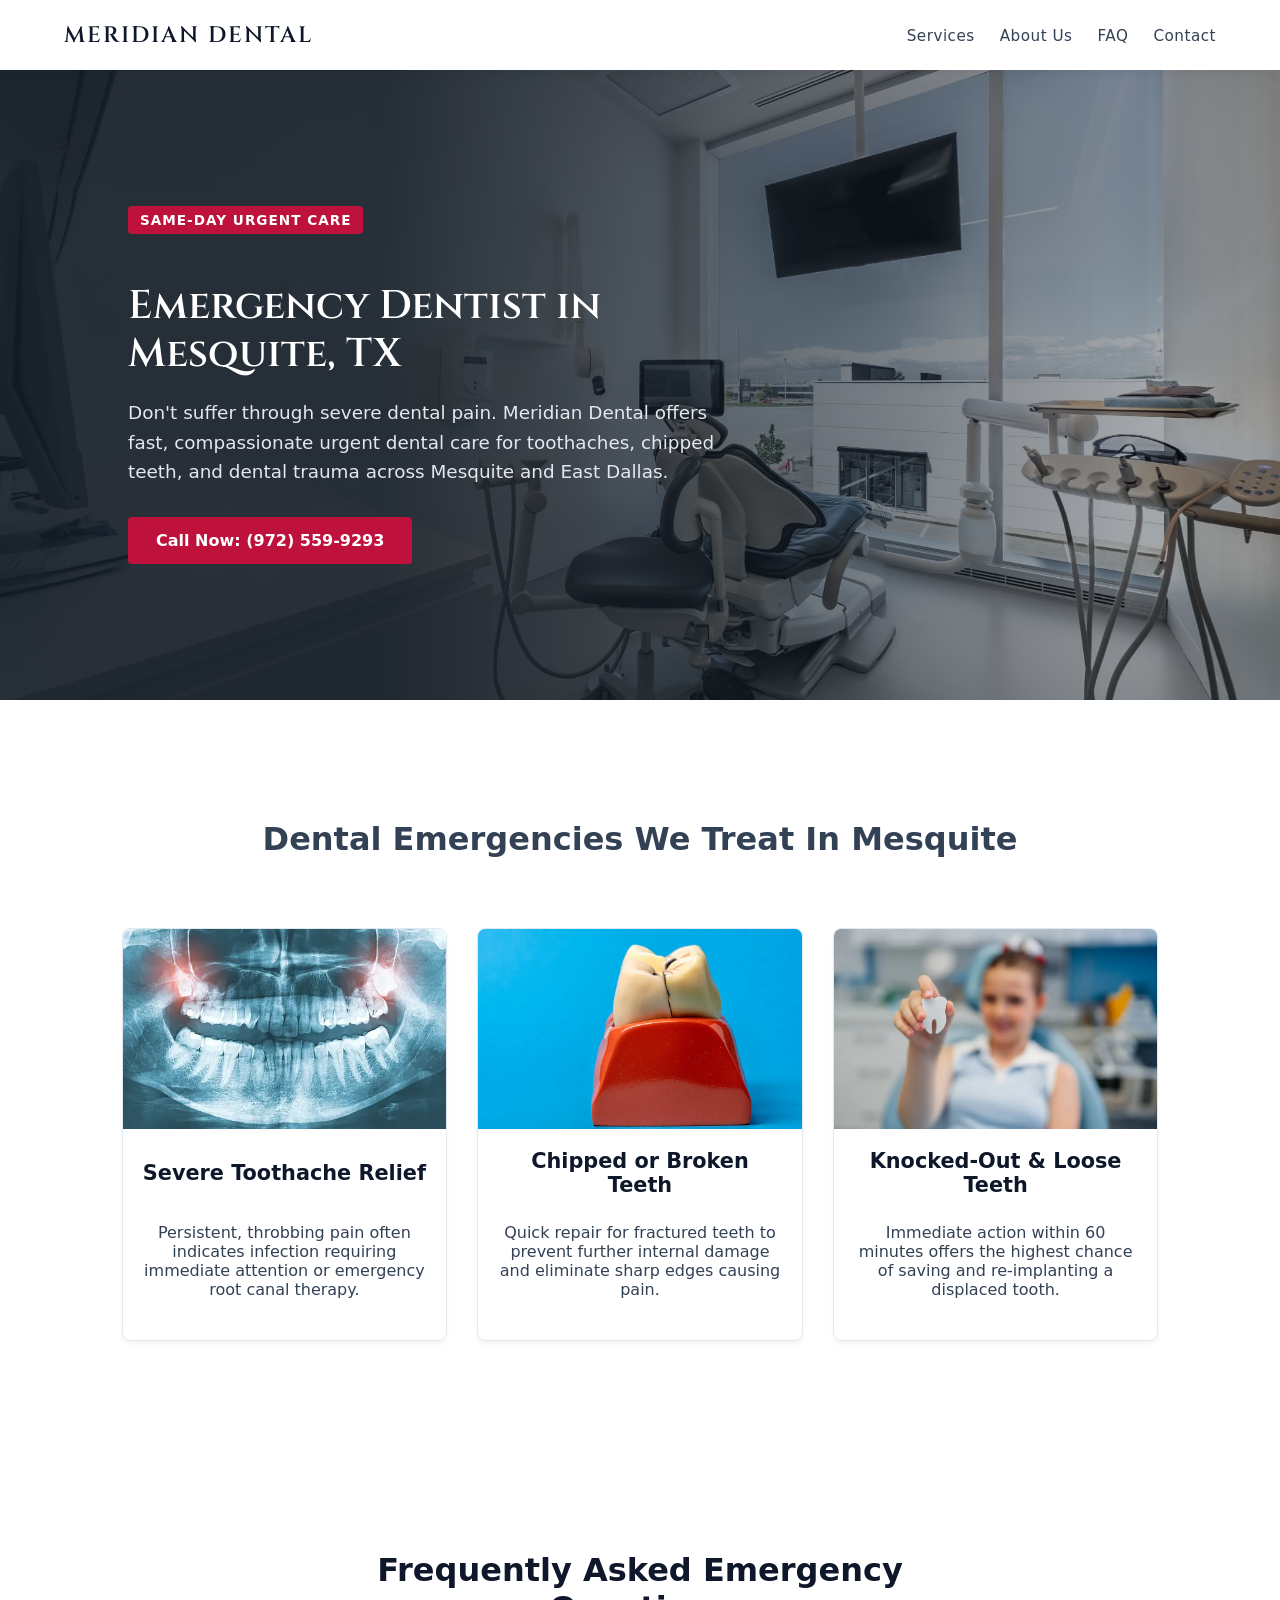
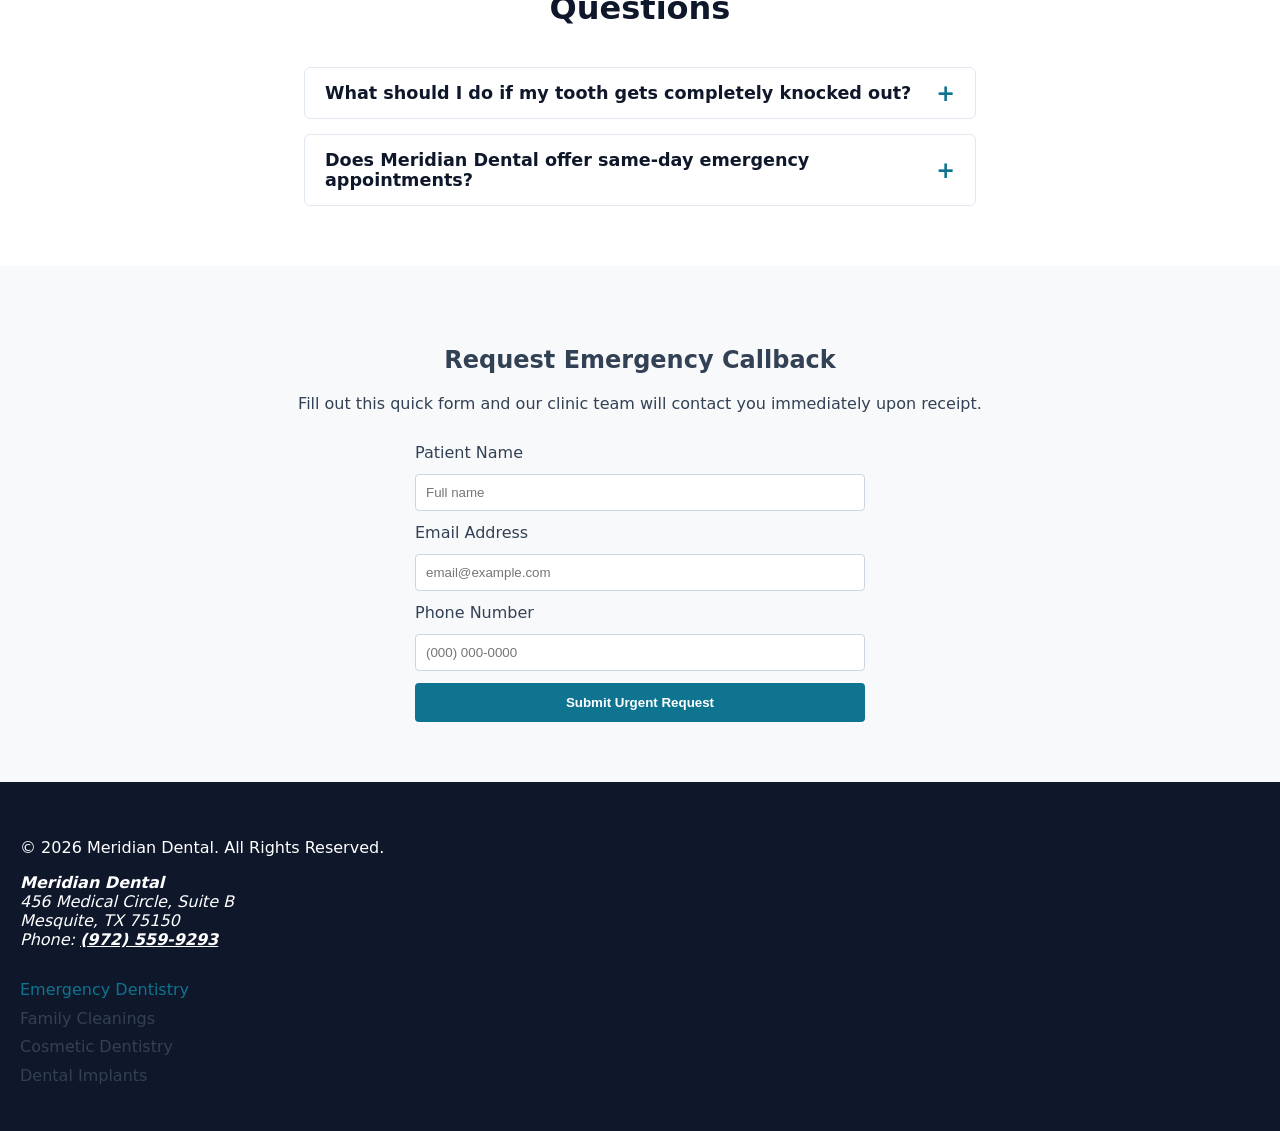
==== commit 768ef9d3: "fixed images returning a bad score in CWV" ====
--- a/services/emergency-dentistry.html
+++ b/services/emergency-dentistry.html
@@ -325,12 +325,6 @@
                   height="250"
                   loading="lazy"
                   decoding="async"
-                  style="
-                    width: 100%;
-                    height: auto;
-                    aspect-ratio: 16/10;
-                    object-fit: cover;
-                  "
                 />
               </picture>
             </div>
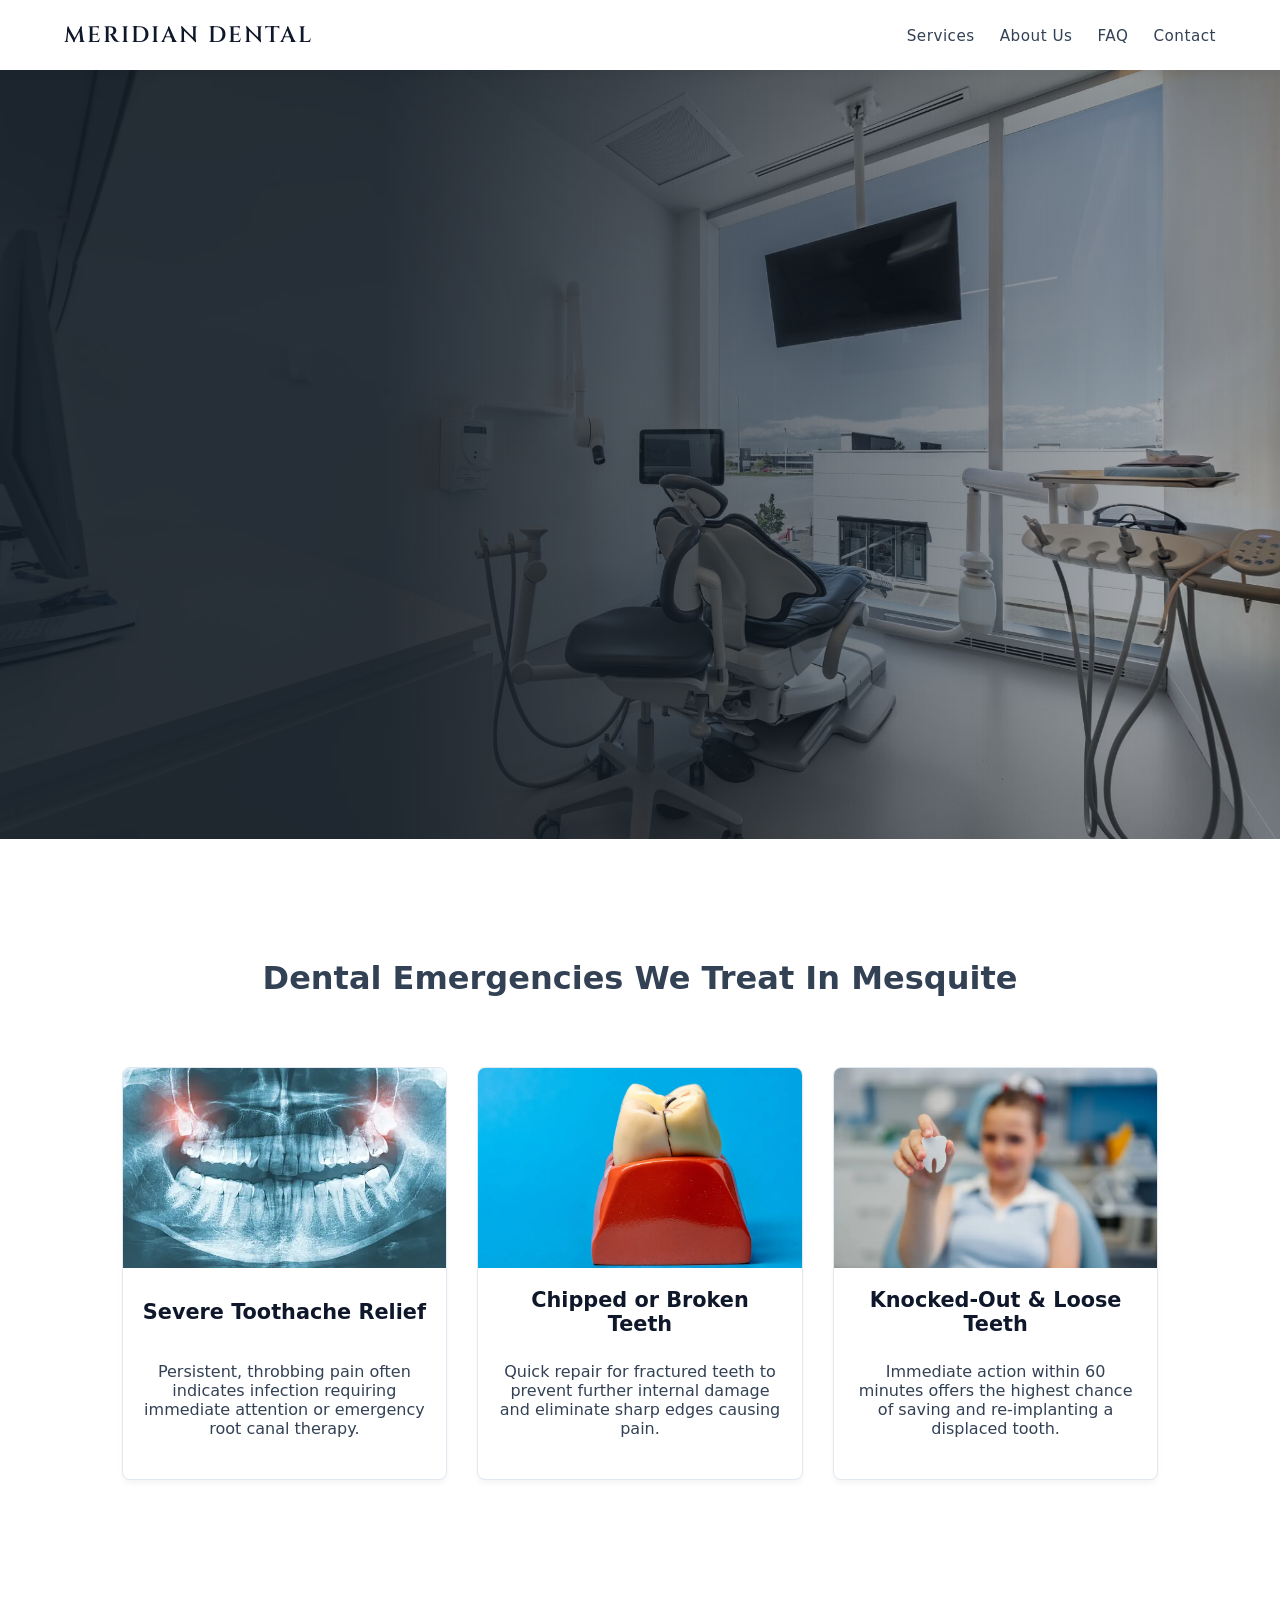
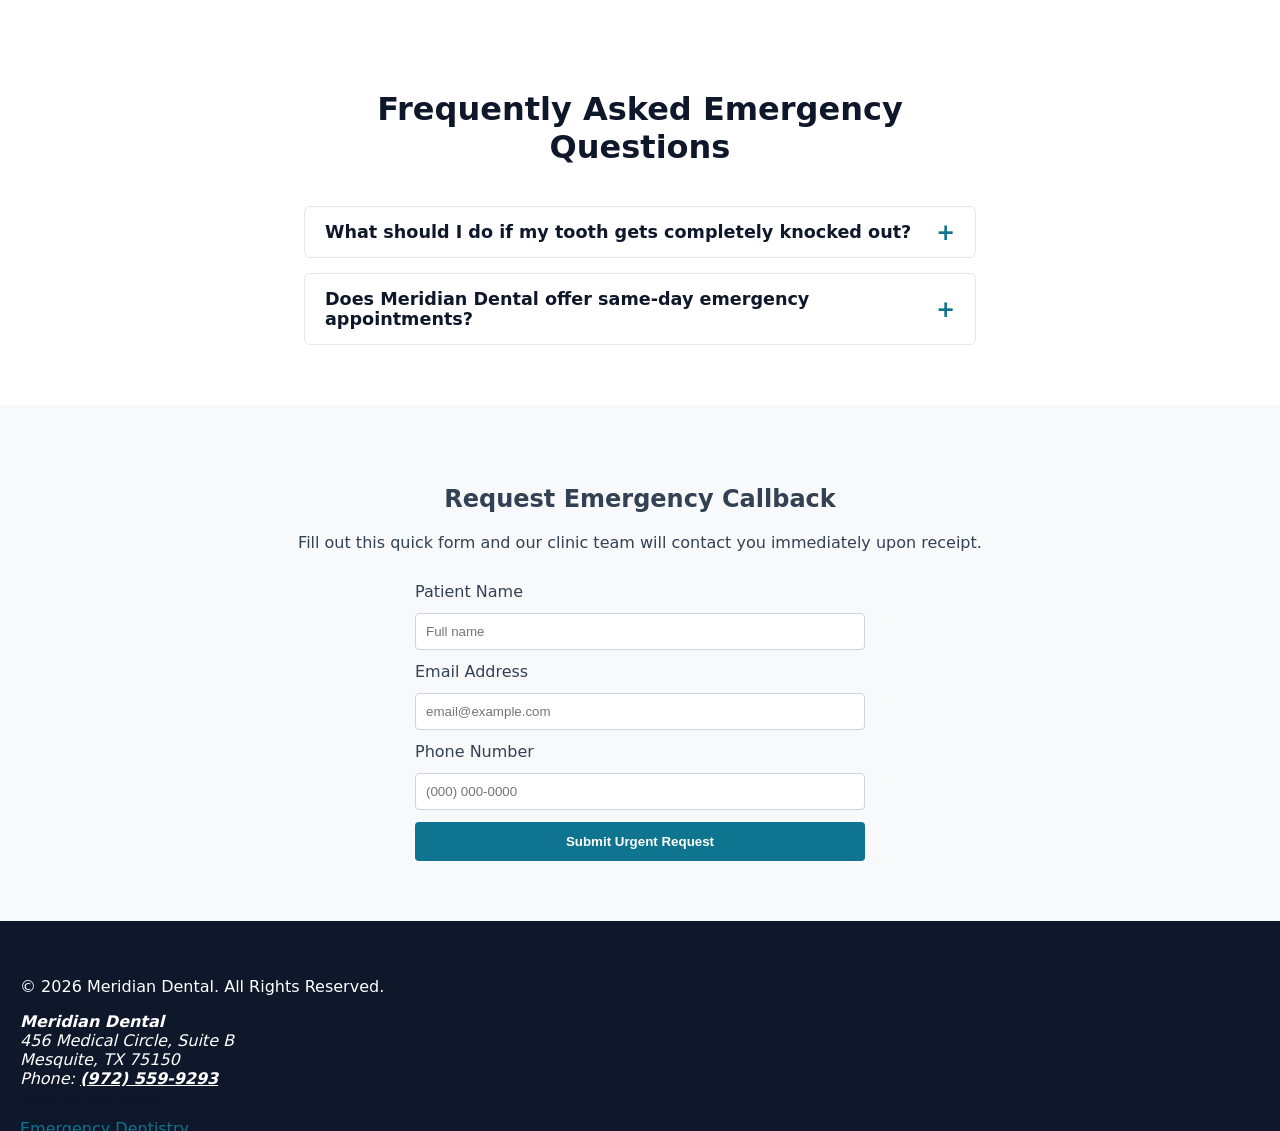
==== commit e2a68e64: "fixed images returning a bad score in CWV" ====
--- a/services/emergency-dentistry.html
+++ b/services/emergency-dentistry.html
@@ -94,7 +94,14 @@
       }
     </script>
 
-    <!-- Preload Fonts & Above-The-Fold Assets -->
+    <!-- 1. Preload Hero Image & Font with high priority -->
+    <link
+      rel="preload"
+      href="/images/dental-office-mesquite.avif"
+      as="image"
+      type="image/avif"
+      fetchpriority="high"
+    />
     <link
       rel="preload"
       href="/fonts/cinzel-600-semibold.woff2"
@@ -102,21 +109,14 @@
       type="font/woff2"
       crossorigin
     />
-    <!-- Forces browser parser to fetch the LCP hero image with top priority immediately -->
-    <link
-      rel="preload"
-      href="/images/dental-office-mesquite.avif"
-      as="image"
-      type="image/avif"
-      fetchpriority="high"
-    />
-    <!-- Critical CSS Block directly matching index.html setup -->
+
+    <!-- 2. Optimized Critical CSS Block -->
     <style>
       @font-face {
         font-family: "Cinzel";
         font-style: normal;
         font-weight: 600;
-        font-display: block;
+        font-display: swap; /* ⚡ FIX: Prevents invisible text rendering delays on mobile */
         src: url("/fonts/cinzel-600-semibold.woff2") format("woff2");
       }
 
@@ -187,7 +187,7 @@
       #hero {
         display: flex;
         align-items: center;
-        height: 70vh;
+        min-height: 70vh;
         box-sizing: border-box;
         padding: 60px 10%;
         background:
@@ -198,10 +198,15 @@
           ),
           url("/images/dental-office-mesquite.avif") no-repeat center center;
         background-size: cover;
+        /* ⚡ LCP ACCELERATION FIX */
+        content-visibility: auto;
+        contain-intrinsic-size: 70vh;
+        contain: layout;
       }
 
       .hero-content {
         max-width: 600px;
+        z-index: 2;
       }
 
       #hero-heading {
